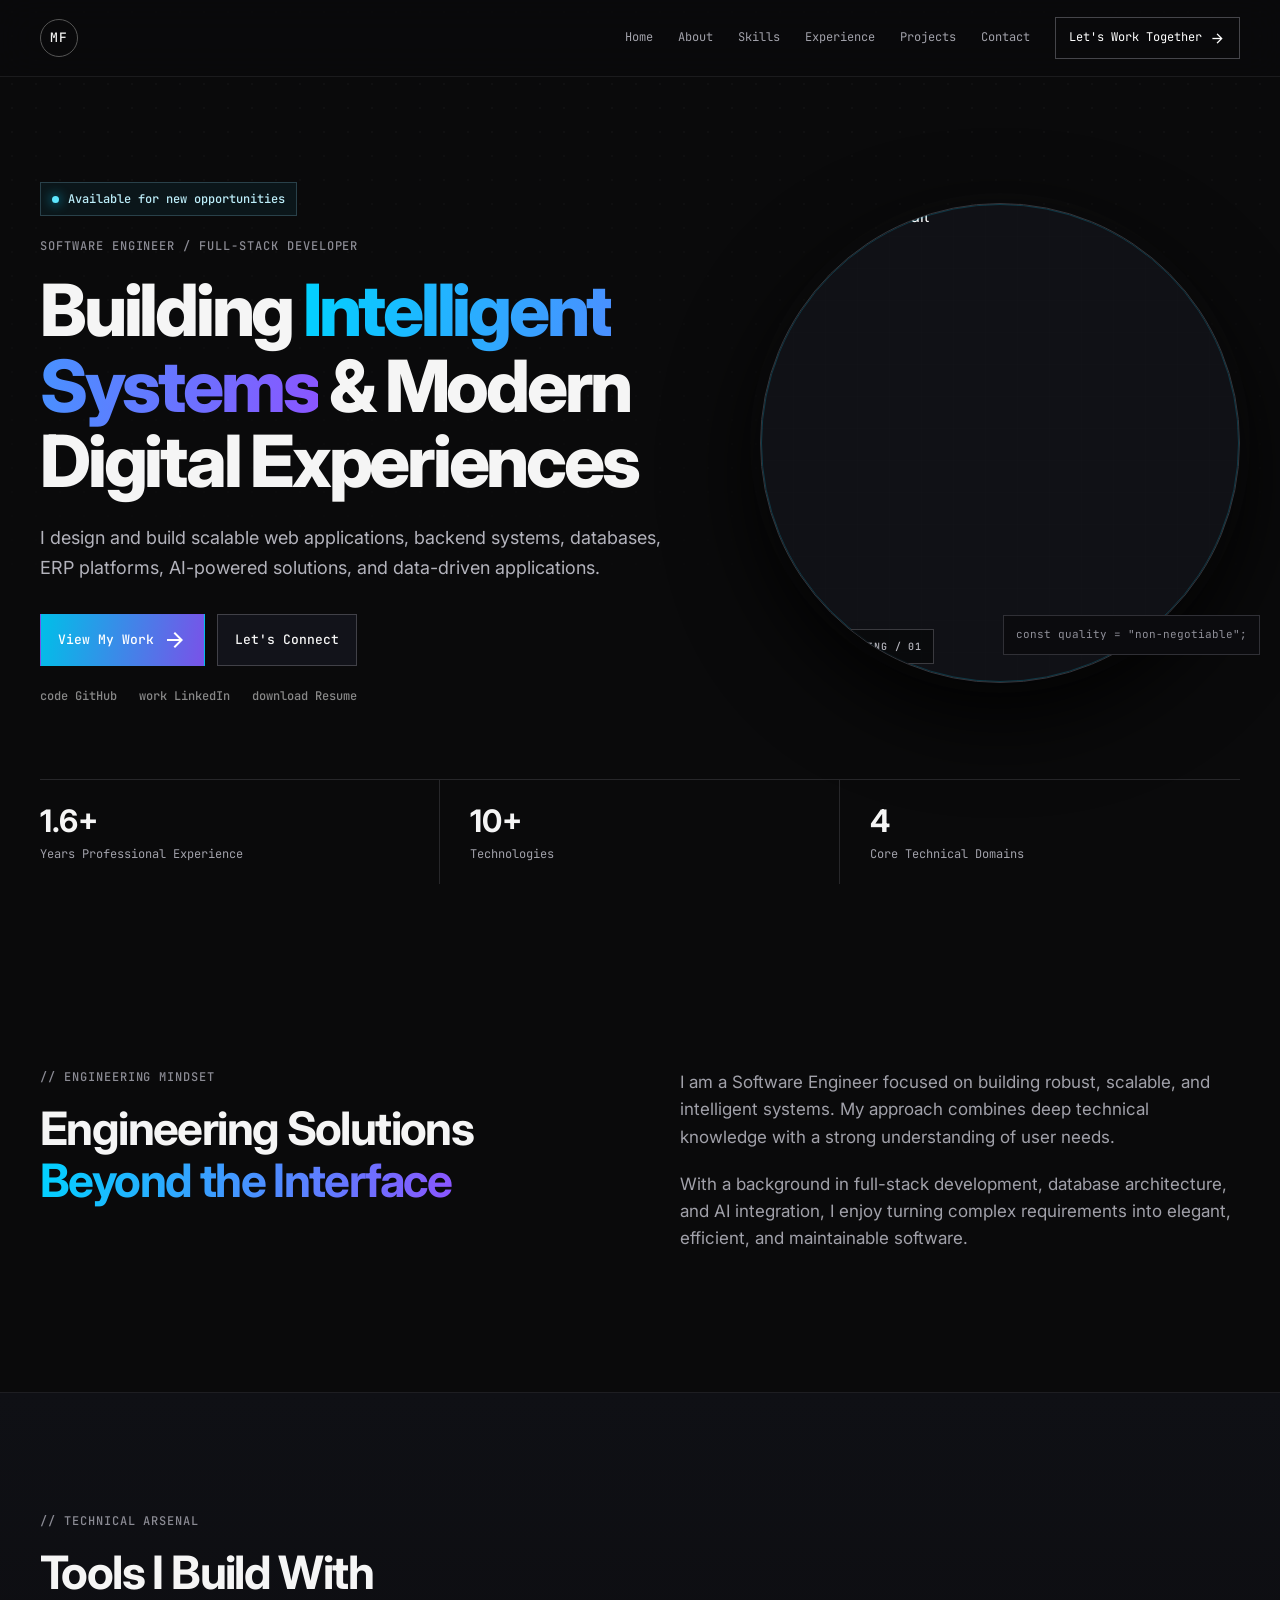
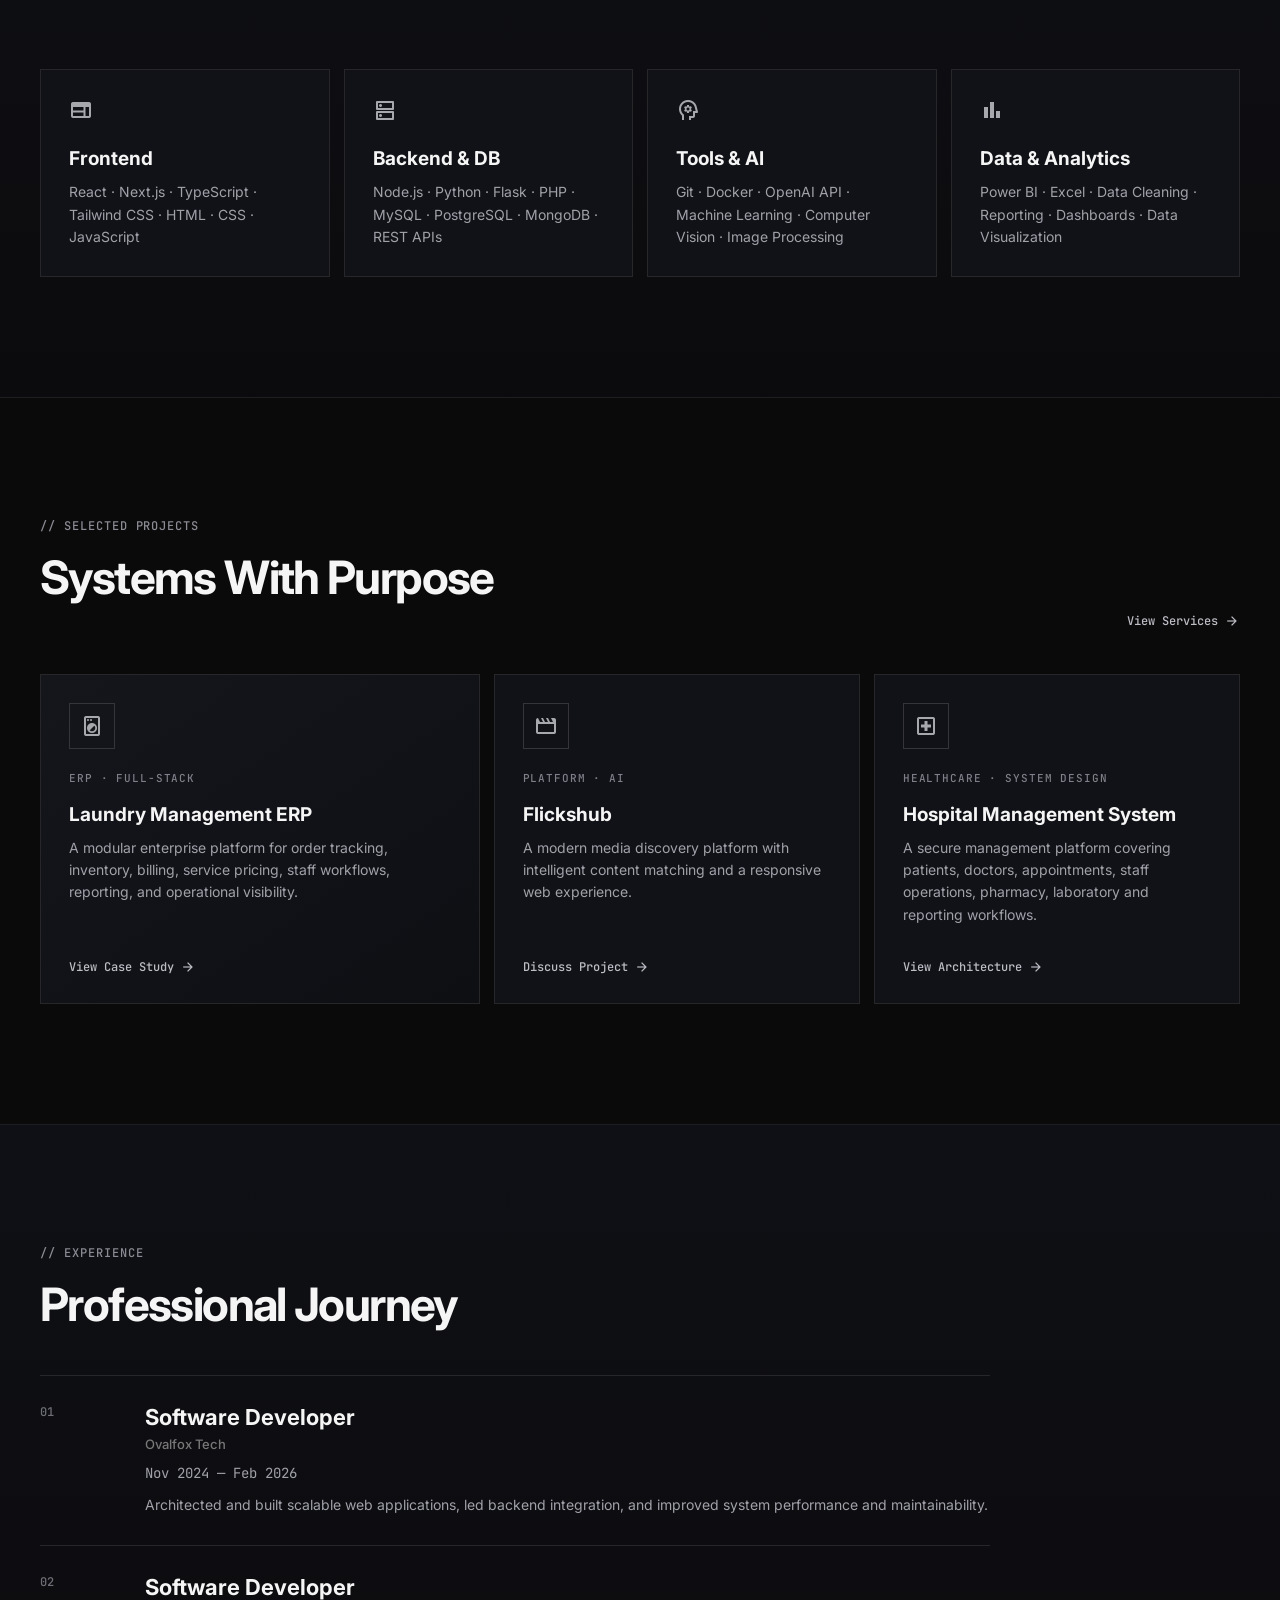
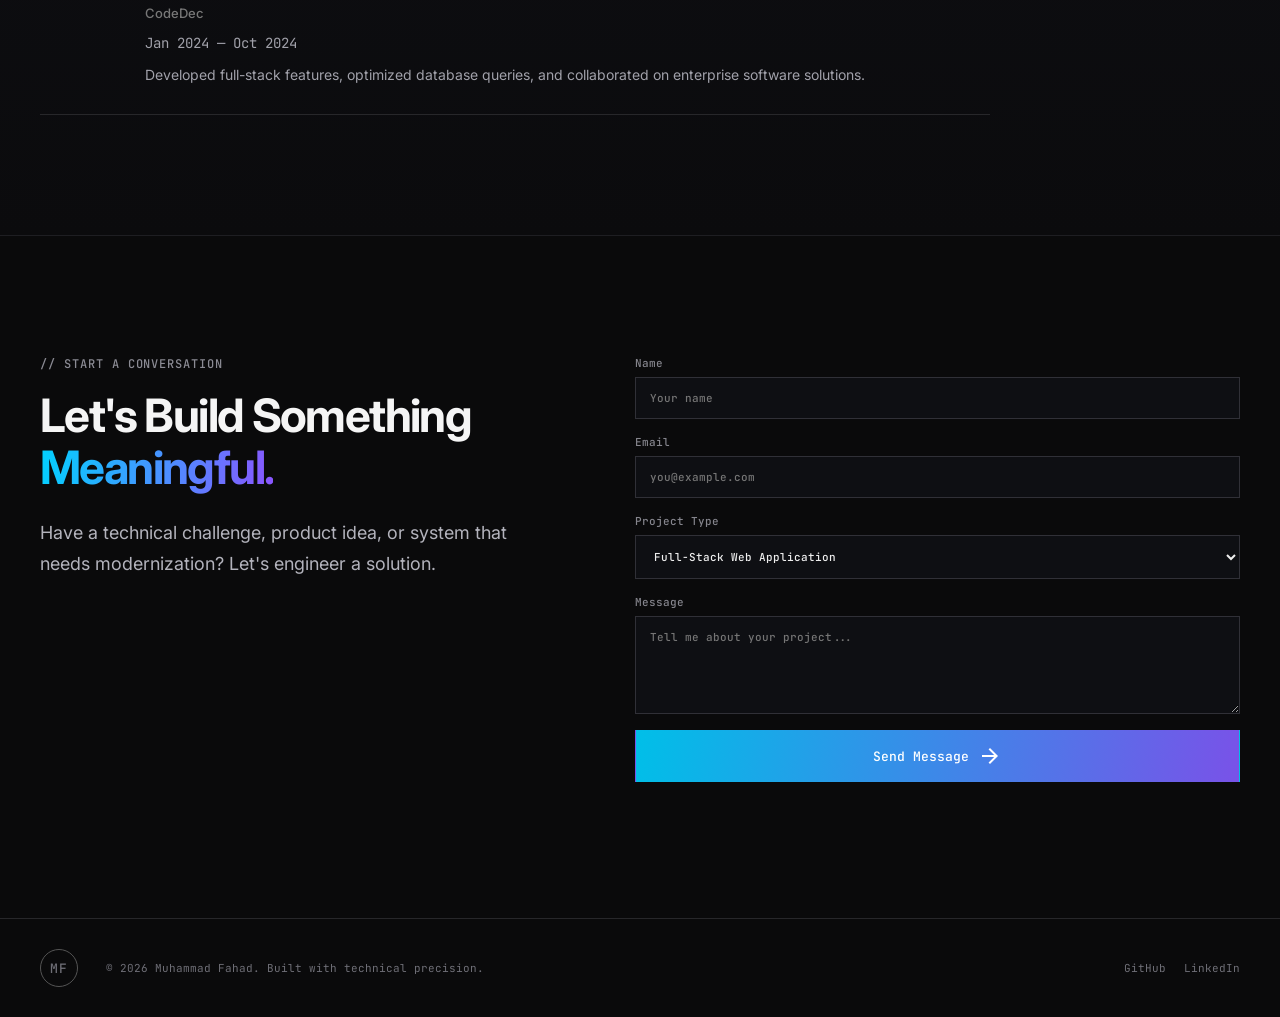
==== index.html @ 9f3decd2 "Add files via upload" ====
<!doctype html>
<html lang="en" class="dark">
<head>
  <meta charset="utf-8">
  <meta name="viewport" content="width=device-width, initial-scale=1">
  <meta name="description" content="Muhammad Fahad — Software Engineer & Full-Stack Developer. Scalable web applications, backend systems, databases, ERP platforms and AI-powered solutions.">
  <title>Muhammad Fahad | Software Engineer</title>
  <link rel="preconnect" href="https://fonts.googleapis.com">
  <link rel="preconnect" href="https://fonts.gstatic.com" crossorigin>
  <link href="https://fonts.googleapis.com/css2?family=Inter:wght@400;500;600;700;800&family=JetBrains+Mono:wght@400;500&family=Material+Symbols+Outlined:opsz,wght,FILL,GRAD@20..48,300..700,0..1,0..1&display=swap" rel="stylesheet">
  <link rel="stylesheet" href="styles.css">
</head>
<body>
  <div class="site-noise" aria-hidden="true"></div>
  <header class="header" id="top">
    <div class="container nav">
      <a class="brand" href="index.html" aria-label="Muhammad Fahad home"><span>MF</span></a>
      <button class="menu-toggle" aria-label="Open menu" aria-expanded="false"><span class="material-symbols-outlined">menu</span></button>
      <nav class="nav-links">
        <a href="#home">Home</a><a href="#about">About</a><a href="#skills">Skills</a>
        <a href="#experience">Experience</a><a href="#projects">Projects</a><a href="#contact">Contact</a>
        <a class="nav-cta" href="#contact">Let's Work Together <span class="material-symbols-outlined">arrow_forward</span></a>
      </nav>
    </div>
  </header>

  <main>
    <section class="hero section" id="home">
      <div class="container hero-grid">
        <div class="hero-copy reveal">
          <div class="availability"><span class="pulse"></span>Available for new opportunities</div>
          <p class="eyebrow">SOFTWARE ENGINEER / FULL-STACK DEVELOPER</p>
          <h1>Building <span class="gradient-text">Intelligent Systems</span> &amp; Modern Digital Experiences</h1>
          <p class="lead">I design and build scalable web applications, backend systems, databases, ERP platforms, AI-powered solutions, and data-driven applications.</p>
          <div class="hero-actions">
            <a class="btn btn-primary" href="#projects">View My Work <span class="material-symbols-outlined">arrow_forward</span></a>
            <a class="btn btn-secondary" href="#contact">Let's Connect</a>
          </div>
          <div class="social-row">
            <a href="https://github.com/FadiiiCh87" target="_blank" rel="noopener">code <span>GitHub</span></a>
            <a href="https://www.linkedin.com/in/muhammad-fahad-590486263" target="_blank" rel="noopener">work <span>LinkedIn</span></a>
            <a href="mailto:your-email@example.com">download <span>Resume</span></a>
          </div>
        </div>
        <div class="hero-visual reveal">
          <div class="portrait-frame">
            <div class="grid-overlay"></div>
            <img src="assets/profile.png" alt="Professional portrait">
            <div class="portrait-label"><span class="material-symbols-outlined">terminal</span> ENGINEERING / 01</div>
          </div>
          <div class="code-chip mono">const quality = "non-negotiable";</div>
        </div>
      </div>
      <div class="container metrics">
        <div><strong>1.6+</strong><span>Years Professional Experience</span></div>
        <div><strong>10+</strong><span>Technologies</span></div>
        <div><strong>4</strong><span>Core Technical Domains</span></div>
      </div>
    </section>

    <section class="section" id="about">
      <div class="container two-col">
        <div>
          <p class="eyebrow">// ENGINEERING MINDSET</p>
          <h2>Engineering Solutions <span class="gradient-text">Beyond the Interface</span></h2>
        </div>
        <div class="body-copy">
          <p>I am a Software Engineer focused on building robust, scalable, and intelligent systems. My approach combines deep technical knowledge with a strong understanding of user needs.</p>
          <p>With a background in full-stack development, database architecture, and AI integration, I enjoy turning complex requirements into elegant, efficient, and maintainable software.</p>
        </div>
      </div>
    </section>

    <section class="section section-alt" id="skills">
      <div class="container">
        <div class="section-head"><div><p class="eyebrow">// TECHNICAL ARSENAL</p><h2>Tools I Build With</h2></div></div>
        <div class="skill-groups">
          <article class="skill-card"><span class="material-symbols-outlined">web</span><h3>Frontend</h3><p>React · Next.js · TypeScript · Tailwind CSS · HTML · CSS · JavaScript</p></article>
          <article class="skill-card"><span class="material-symbols-outlined">dns</span><h3>Backend &amp; DB</h3><p>Node.js · Python · Flask · PHP · MySQL · PostgreSQL · MongoDB · REST APIs</p></article>
          <article class="skill-card"><span class="material-symbols-outlined">psychology</span><h3>Tools &amp; AI</h3><p>Git · Docker · OpenAI API · Machine Learning · Computer Vision · Image Processing</p></article>
          <article class="skill-card"><span class="material-symbols-outlined">bar_chart</span><h3>Data &amp; Analytics</h3><p>Power BI · Excel · Data Cleaning · Reporting · Dashboards · Data Visualization</p></article>
        </div>
      </div>
    </section>

    <section class="section" id="projects">
      <div class="container">
        <div class="section-head">
          <div><p class="eyebrow">// SELECTED PROJECTS</p><h2>Systems With Purpose</h2></div>
          <a class="text-link" href="services.html">View Services <span class="material-symbols-outlined">arrow_forward</span></a>
        </div>
        <div class="project-grid">
          <article class="project-card featured">
            <div class="project-icon"><span class="material-symbols-outlined">local_laundry_service</span></div>
            <div class="project-meta">ERP · FULL-STACK</div><h3>Laundry Management ERP</h3>
            <p>A modular enterprise platform for order tracking, inventory, billing, service pricing, staff workflows, reporting, and operational visibility.</p>
            <a href="laundry-erp.html" class="text-link">View Case Study <span class="material-symbols-outlined">arrow_forward</span></a>
          </article>
          <article class="project-card">
            <div class="project-icon"><span class="material-symbols-outlined">movie</span></div>
            <div class="project-meta">PLATFORM · AI</div><h3>Flickshub</h3>
            <p>A modern media discovery platform with intelligent content matching and a responsive web experience.</p>
            <a href="#contact" class="text-link">Discuss Project <span class="material-symbols-outlined">arrow_forward</span></a>
          </article>
          <article class="project-card">
            <div class="project-icon"><span class="material-symbols-outlined">local_hospital</span></div>
            <div class="project-meta">HEALTHCARE · SYSTEM DESIGN</div><h3>Hospital Management System</h3>
            <p>A secure management platform covering patients, doctors, appointments, staff operations, pharmacy, laboratory and reporting workflows.</p>
            <a href="#contact" class="text-link">View Architecture <span class="material-symbols-outlined">arrow_forward</span></a>
          </article>
        </div>
      </div>
    </section>

    <section class="section section-alt" id="experience">
      <div class="container">
        <p class="eyebrow">// EXPERIENCE</p><h2>Professional Journey</h2>
        <div class="timeline">
          <article><span class="timeline-no">01</span><div><h3>Software Developer <small>Ovalfox Tech</small></h3><p class="mono">Nov 2024 — Feb 2026</p><p>Architected and built scalable web applications, led backend integration, and improved system performance and maintainability.</p></div></article>
          <article><span class="timeline-no">02</span><div><h3>Software Developer <small>CodeDec</small></h3><p class="mono">Jan 2024 — Oct 2024</p><p>Developed full-stack features, optimized database queries, and collaborated on enterprise software solutions.</p></div></article>
        </div>
      </div>
    </section>

    <section class="section contact-section" id="contact">
      <div class="container contact-grid">
        <div><p class="eyebrow">// START A CONVERSATION</p><h2>Let's Build Something <span class="gradient-text">Meaningful.</span></h2><p class="lead">Have a technical challenge, product idea, or system that needs modernization? Let's engineer a solution.</p></div>
        <form class="contact-form" id="contactForm">
          <label>Name<input name="name" required placeholder="Your name"></label>
          <label>Email<input type="email" name="email" required placeholder="you@example.com"></label>
          <label>Project Type<select name="type"><option>Full-Stack Web Application</option><option>Backend Architecture</option><option>ERP System</option><option>AI / Data Solution</option><option>Other / Consultation</option></select></label>
          <label>Message<textarea name="message" required rows="5" placeholder="Tell me about your project..."></textarea></label>
          <button class="btn btn-primary" type="submit">Send Message <span class="material-symbols-outlined">arrow_forward</span></button>
          <p class="form-note" id="formNote"></p>
        </form>
      </div>
    </section>
  </main>

  <footer class="footer"><div class="container footer-inner"><a class="brand" href="#top"><span>MF</span></a><p>© 2026 Muhammad Fahad. Built with technical precision.</p><div><a href="https://github.com/FadiiiCh87" target="_blank" rel="noopener">GitHub</a><a href="https://www.linkedin.com/in/muhammad-fahad-590486263" target="_blank" rel="noopener">LinkedIn</a></div></div></footer>
  <script src="script.js"></script>
</body>
</html>
---- styles.css ----
:root{
  --bg:#0a0a0b;--surface:#12131a;--surface-2:#161618;--surface-3:#1e1f26;
  --text:#f5f5f5;--muted:#a1a1aa;--muted-2:#71717a;--border:#27272a;
  --cyan:#00d2ff;--violet:#8b55ff;--max:1200px;--gutter:24px;
}
*{box-sizing:border-box}html{scroll-behavior:smooth}body{margin:0;background:var(--bg);color:var(--text);font-family:Inter,system-ui,sans-serif;line-height:1.6}
body:before{content:"";position:fixed;inset:0;pointer-events:none;background-image:radial-gradient(#ffffff08 1px,transparent 1px);background-size:24px 24px;mask-image:linear-gradient(to bottom,#000,transparent 80%);z-index:-1}
a{color:inherit;text-decoration:none}button,input,select,textarea{font:inherit}.container{width:min(calc(100% - 48px),var(--max));margin:auto}
.header{position:sticky;top:0;z-index:50;background:#0a0a0be8;border-bottom:1px solid #27272a99;backdrop-filter:blur(18px)}
.nav{height:76px;display:flex;align-items:center;justify-content:space-between}.brand{font-family:"JetBrains Mono",monospace;font-weight:500;letter-spacing:.08em}.brand span{display:grid;place-items:center;width:38px;height:38px;border:1px solid #555;border-radius:50%;font-size:13px}
.nav-links{display:flex;align-items:center;gap:25px;font-family:"JetBrains Mono",monospace;font-size:12px;color:var(--muted)}.nav-links a:hover{color:#fff}.nav-cta{display:inline-flex;gap:7px;align-items:center;color:#fff;border:1px solid #45454a;padding:10px 13px}.nav-cta .material-symbols-outlined{font-size:17px}.menu-toggle{display:none;background:none;border:0;color:#fff}
.section{padding:120px 0}.section-alt{background:linear-gradient(180deg,#0f1015,#0b0b0d);border-top:1px solid #1e1e22;border-bottom:1px solid #1e1e22}
.hero{padding-top:105px;padding-bottom:65px;min-height:calc(100vh - 76px);display:flex;flex-direction:column;justify-content:center}.hero-grid{display:grid;grid-template-columns:1.12fr .88fr;gap:80px;align-items:center}.availability{display:inline-flex;gap:9px;align-items:center;border:1px solid #29414a;background:#0b161a;padding:8px 11px;color:#bdeefa;font:500 12px "JetBrains Mono",monospace;margin-bottom:22px}.pulse{width:7px;height:7px;border-radius:50%;background:#5ee7ff;box-shadow:0 0 12px #00d2ff;animation:pulse 1.8s infinite}@keyframes pulse{50%{opacity:.35}}
.eyebrow{font:500 12px "JetBrains Mono",monospace;letter-spacing:.08em;color:#8b8b94;text-transform:uppercase;margin:0 0 18px}.hero h1,.page-hero h1{font-size:clamp(44px,6vw,72px);line-height:1.05;letter-spacing:-.045em;margin:0 0 24px;font-weight:800;max-width:850px}.gradient-text{background:linear-gradient(100deg,var(--cyan),var(--violet));-webkit-background-clip:text;background-clip:text;color:transparent}.lead{font-size:18px;color:#b3b3bc;max-width:720px;line-height:1.7}.narrow{max-width:680px}.hero-actions{display:flex;gap:12px;margin:30px 0 22px;flex-wrap:wrap}.btn{display:inline-flex;align-items:center;justify-content:center;gap:9px;border:1px solid #414148;padding:13px 17px;font:500 13px "JetBrains Mono",monospace;cursor:pointer;transition:.25s}.btn:hover{transform:translateY(-2px);border-color:#777}.btn-primary{background:linear-gradient(100deg,#00bfe8,#7952e8);color:#fff;border-color:transparent}.btn-secondary{background:#12131a}.social-row{display:flex;gap:22px;color:#888;font:500 12px "JetBrains Mono",monospace}.social-row a{display:flex;gap:7px}.social-row a:hover{color:#fff}
.hero-visual{position:relative}.portrait-frame{position:relative;aspect-ratio:1/1;max-width:480px;margin-left:auto;overflow:hidden;border:1px solid #34343a;background:#101116;border-radius:50%;box-shadow:0 0 0 10px #ffffff02,0 30px 90px #000}.portrait-frame:after{content:"";position:absolute;inset:0;border:1px solid #00d2ff33;border-radius:50%;pointer-events:none}.portrait-frame img{width:100%;height:100%;object-fit:cover;object-position:center 20%;filter:saturate(.88) contrast(1.03)}.grid-overlay{position:absolute;inset:0;z-index:1;background-image:linear-gradient(#ffffff0c 1px,transparent 1px),linear-gradient(90deg,#ffffff0c 1px,transparent 1px);background-size:32px 32px;mix-blend-mode:overlay}.portrait-label{position:absolute;left:18px;bottom:18px;z-index:2;font:500 10px "JetBrains Mono";letter-spacing:.08em;background:#08090bcc;border:1px solid #3a3a3f;padding:9px 11px;color:#b7b7bf;display:flex;align-items:center;gap:7px}.portrait-label .material-symbols-outlined{font-size:15px}.code-chip{position:absolute;right:-20px;bottom:28px;padding:10px 12px;background:#0b0b0e;border:1px solid #303036;color:#8f8f98;font-size:11px;z-index:3}.mono{font-family:"JetBrains Mono",monospace}.metrics{display:grid;grid-template-columns:repeat(3,1fr);border-top:1px solid var(--border);margin-top:75px}.metrics div{padding:22px 0;border-right:1px solid var(--border);display:flex;flex-direction:column}.metrics div:not(:first-child){padding-left:30px}.metrics div:last-child{border-right:0}.metrics strong{font-size:31px;line-height:1.2}.metrics span{color:var(--muted);font:12px "JetBrains Mono";margin-top:7px}
.two-col{display:grid;grid-template-columns:1fr 1fr;gap:80px;align-items:start}h2{font-size:clamp(32px,4vw,46px);line-height:1.12;letter-spacing:-.035em;margin:0 0 25px}h3{line-height:1.25}.body-copy{color:var(--muted);font-size:17px}.body-copy p{margin:0 0 20px}
.section-head{display:flex;justify-content:space-between;align-items:end;gap:30px;margin-bottom:45px}.text-link{display:inline-flex;align-items:center;gap:6px;font:500 12px "JetBrains Mono";color:#bdbdc5}.text-link:hover{color:#fff}.text-link .material-symbols-outlined{font-size:16px}.skill-groups{display:grid;grid-template-columns:repeat(4,1fr);gap:14px}.skill-card,.service-card,.project-card,.solution-card,.capability-grid>div{border:1px solid var(--border);background:#111217;padding:28px;transition:.25s}.skill-card:hover,.service-card:hover,.project-card:hover,.solution-card:hover,.capability-grid>div:hover{border-color:#44444a;transform:translateY(-3px)}.skill-card .material-symbols-outlined,.service-card>.material-symbols-outlined,.project-icon,.solution-card>.material-symbols-outlined,.capability-grid .material-symbols-outlined{color:#a7a7ae}.skill-card h3,.service-card h3,.project-card h3,.solution-card h3,.capability-grid h3{margin:18px 0 10px;font-size:19px}.skill-card p,.service-card p,.project-card p,.solution-card p,.capability-grid p{color:var(--muted);margin:0;font-size:14px}
.project-grid{display:grid;grid-template-columns:1.2fr 1fr 1fr;gap:14px}.project-card{min-height:330px;display:flex;flex-direction:column}.project-card.featured{background:linear-gradient(145deg,#15161c,#0e0f13)}.project-card .text-link{margin-top:auto}.project-icon{width:46px;height:46px;display:grid;place-items:center;border:1px solid #34343a;margin-bottom:22px}.project-meta{font:500 11px "JetBrains Mono";color:#7f7f89;letter-spacing:.08em}
.timeline{margin-top:45px;max-width:950px}.timeline article{display:grid;grid-template-columns:75px 1fr;gap:30px;padding:28px 0;border-top:1px solid var(--border)}.timeline article:last-child{border-bottom:1px solid var(--border)}.timeline-no{font:500 12px "JetBrains Mono";color:#6f6f77}.timeline h3{font-size:22px;margin:0 0 7px}.timeline h3 small{font-weight:500;color:#777;display:block;font-size:13px;margin-top:4px}.timeline p{color:var(--muted);margin:10px 0 0;font-size:14px}
.contact-grid{display:grid;grid-template-columns:.9fr 1.1fr;gap:100px}.contact-form{display:grid;gap:16px}.contact-form label{font:500 11px "JetBrains Mono";color:#85858d;display:grid;gap:7px}.contact-form input,.contact-form select,.contact-form textarea{width:100%;background:#0e0f13;border:1px solid #303037;color:#eee;padding:13px 14px;outline:none;border-radius:0}.contact-form input:focus,.contact-form select:focus,.contact-form textarea:focus{border-color:#6b55bd}.contact-form textarea{resize:vertical}.form-note{font:12px "JetBrains Mono";color:#8f8f98;margin:0}.footer{border-top:1px solid var(--border);padding:30px 0}.footer-inner{display:flex;align-items:center;gap:28px;color:#6f6f77;font:11px "JetBrains Mono"}.footer-inner p{flex:1;margin:0}.footer-inner>div{display:flex;gap:18px}.footer-inner a:hover{color:#fff}
.page-hero{padding-bottom:70px}.service-grid{display:grid;grid-template-columns:repeat(3,1fr);gap:14px}.service-card{min-height:230px}.service-card>.material-symbols-outlined{font-size:30px}.process-grid{display:grid;grid-template-columns:repeat(5,1fr);gap:1px;background:var(--border);margin-top:45px}.process-grid>div{background:#0e0f13;padding:25px;min-height:190px}.process-grid b{font:500 12px "JetBrains Mono";color:#6d6d76}.process-grid h3{margin:28px 0 8px}.process-grid p{color:var(--muted);font-size:13px}.contact-banner{border-top:1px solid var(--border);text-align:center}.contact-banner .container{display:flex;flex-direction:column;align-items:center}.contact-banner h2{max-width:800px}.case-title{display:flex;align-items:flex-start;gap:24px}.case-icon{font-size:44px;border:1px solid #37373d;padding:14px;color:#bbb}.case-copy{align-items:center}.problem{display:flex;gap:15px;align-items:flex-start;border-top:1px solid var(--border);padding:18px 0}.problem .material-symbols-outlined{color:#888}.problem p{margin:0;color:#aaa;font-size:15px}.solution-grid{display:grid;grid-template-columns:repeat(4,1fr);gap:14px;margin-top:45px}.solution-card{min-height:230px}.architecture{display:grid;grid-template-columns:1fr 1fr;gap:80px;align-items:center}.stack-list{display:flex;flex-wrap:wrap;gap:10px}.stack-list span{border:1px solid #34343a;padding:10px 12px;background:#111217;font:500 12px "JetBrains Mono";color:#aaa}.capability-grid{display:grid;grid-template-columns:repeat(2,1fr);gap:14px}.capability-grid>div{min-height:240px}.capability-grid b{display:block;margin-top:18px;color:#888;font:500 11px "JetBrains Mono"}.education{border-left:1px solid #414149;padding-left:28px;color:var(--muted)}.education h3{color:#fff;font-size:24px;margin-top:0}.education ul{padding-left:20px;line-height:2.2}
.reveal{animation:rise .7s ease both}@keyframes rise{from{opacity:0;transform:translateY(15px)}to{opacity:1;transform:none}}
@media(max-width:1000px){.nav-links{gap:14px}.hero-grid{gap:45px}.skill-groups{grid-template-columns:repeat(2,1fr)}.project-grid{grid-template-columns:1fr 1fr}.project-card.featured{grid-column:span 2}.service-grid{grid-template-columns:repeat(2,1fr)}.solution-grid{grid-template-columns:repeat(2,1fr)}.process-grid{grid-template-columns:repeat(3,1fr)}.architecture{grid-template-columns:1fr;gap:35px}}
@media(max-width:760px){.container{width:min(calc(100% - 32px),var(--max))}.section{padding:72px 0}.nav{height:68px}.menu-toggle{display:block}.nav-links{display:none;position:absolute;top:68px;left:0;right:0;background:#0b0b0eeF;border-bottom:1px solid var(--border);padding:18px 16px;flex-direction:column;align-items:stretch}.nav-links.open{display:flex}.nav-links a{padding:10px}.nav-cta{justify-content:center}.hero{padding-top:70px}.hero-grid,.two-col,.contact-grid{grid-template-columns:1fr;gap:48px}.hero h1,.page-hero h1{font-size:43px}.hero-visual{order:-1}.portrait-frame{width:min(82vw,390px);margin:auto}.code-chip{right:0}.metrics{margin-top:55px;grid-template-columns:1fr}.metrics div,.metrics div:not(:first-child){padding:16px 0;border-right:0;border-bottom:1px solid var(--border)}.metrics div:last-child{border-bottom:0}.project-grid,.service-grid,.solution-grid,.capability-grid{grid-template-columns:1fr}.project-card.featured{grid-column:auto}.process-grid{grid-template-columns:1fr}.process-grid>div{min-height:0}.case-title{flex-direction:column}.case-icon{font-size:30px}.section-head{align-items:flex-start;flex-direction:column}.footer-inner{flex-wrap:wrap}.footer-inner p{flex-basis:100%;order:3}.footer-inner>div{margin-left:auto}}
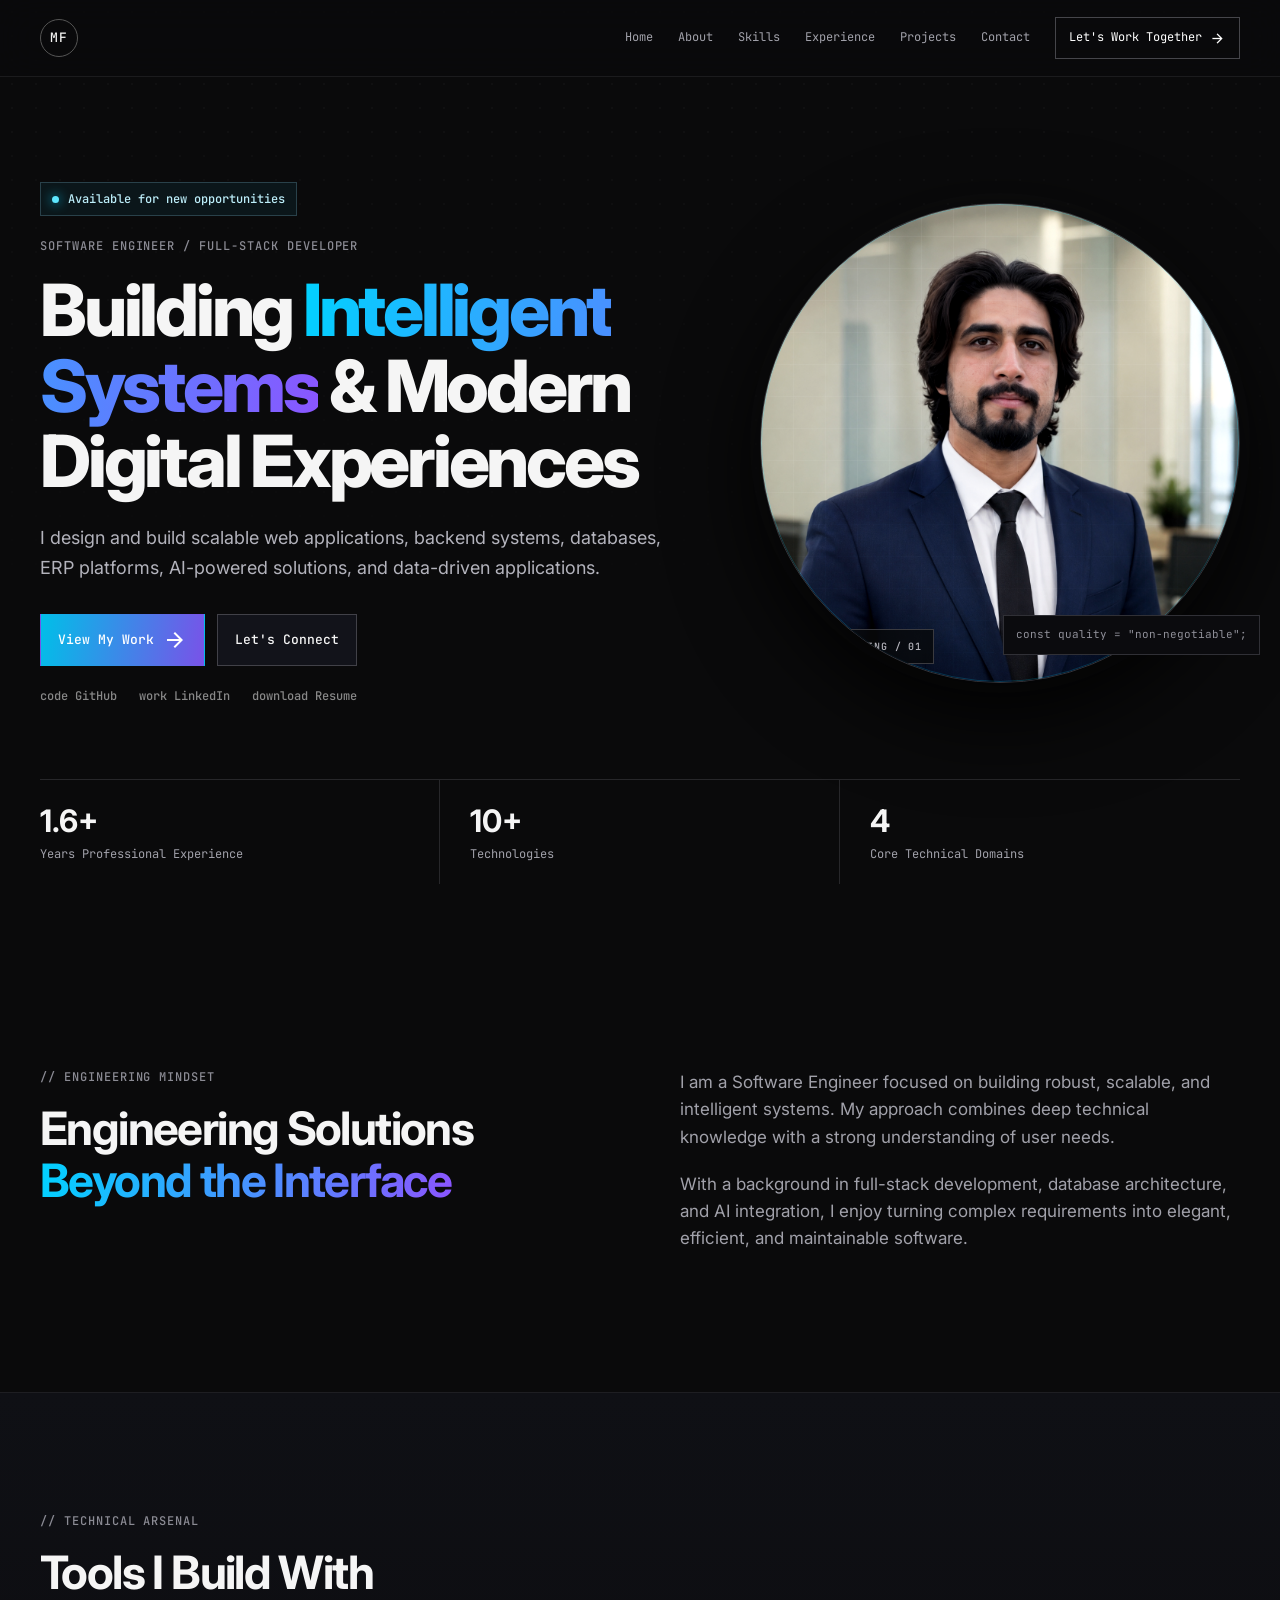
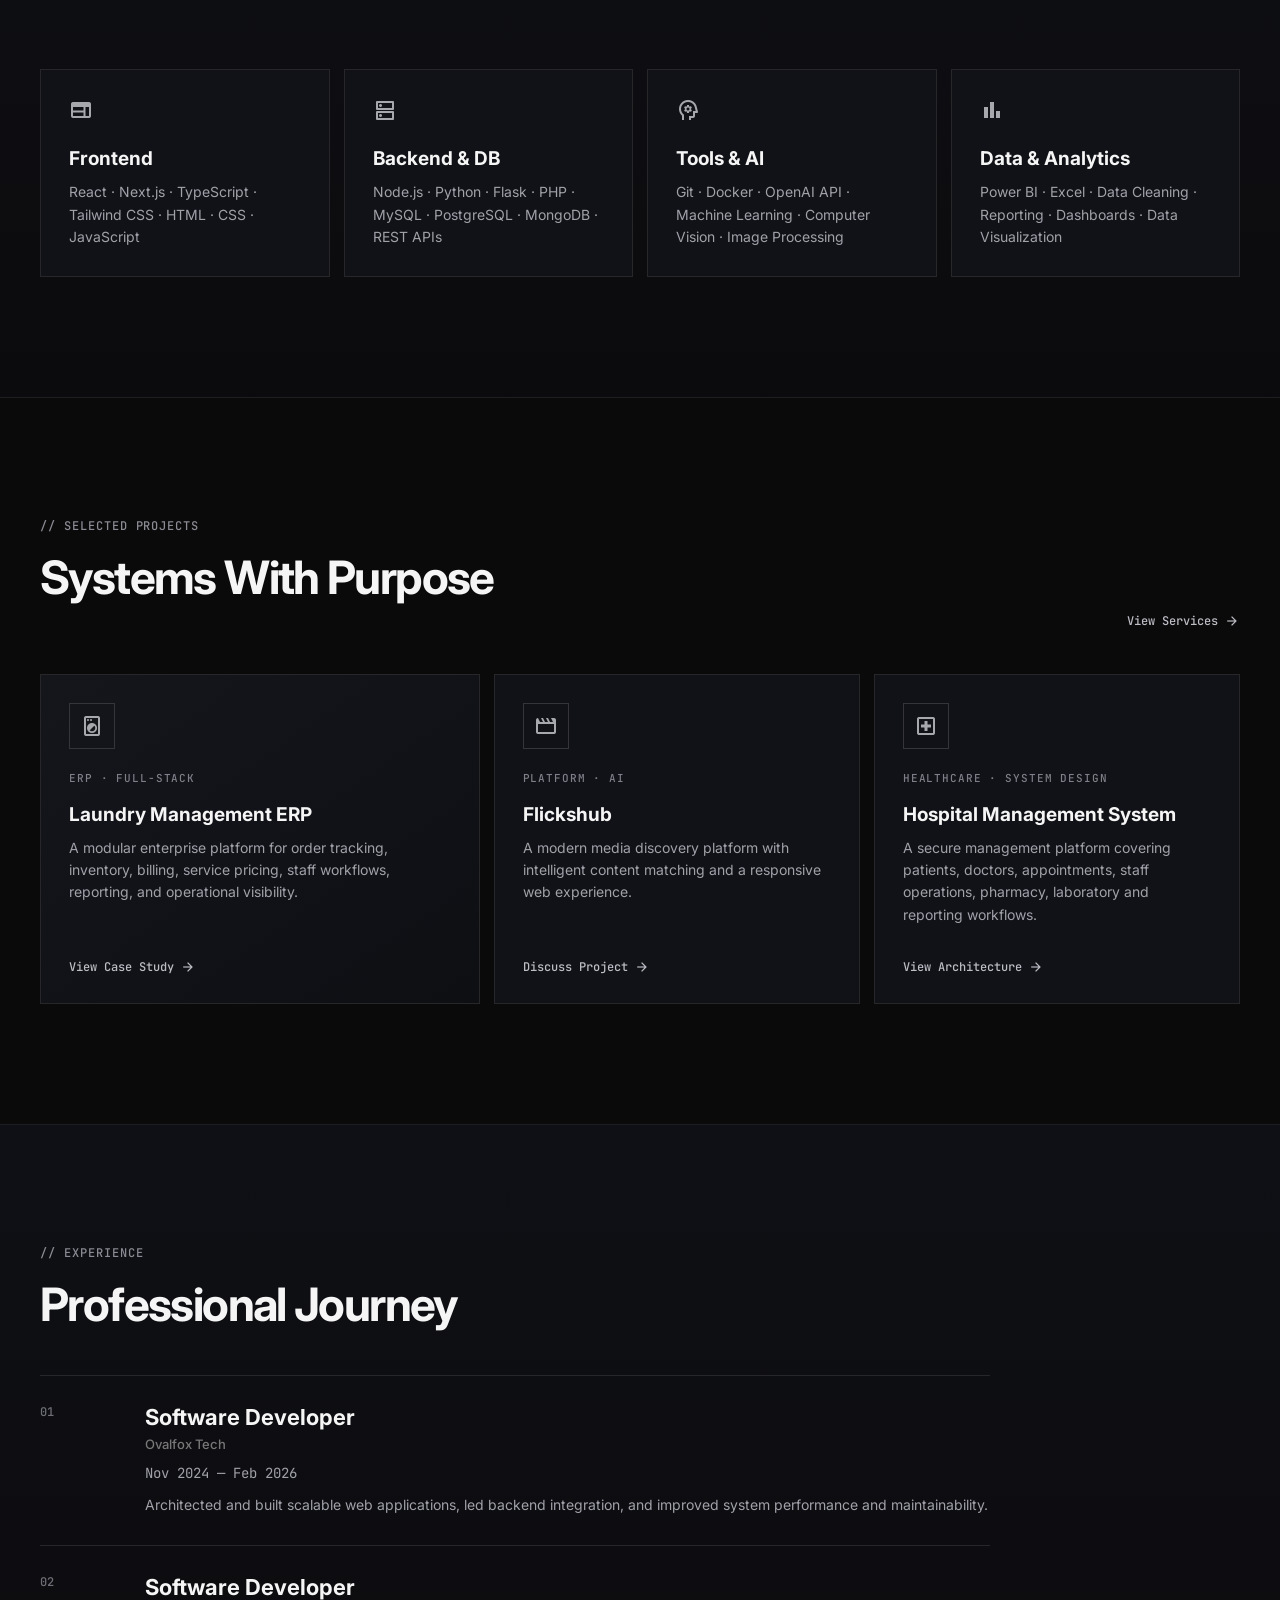
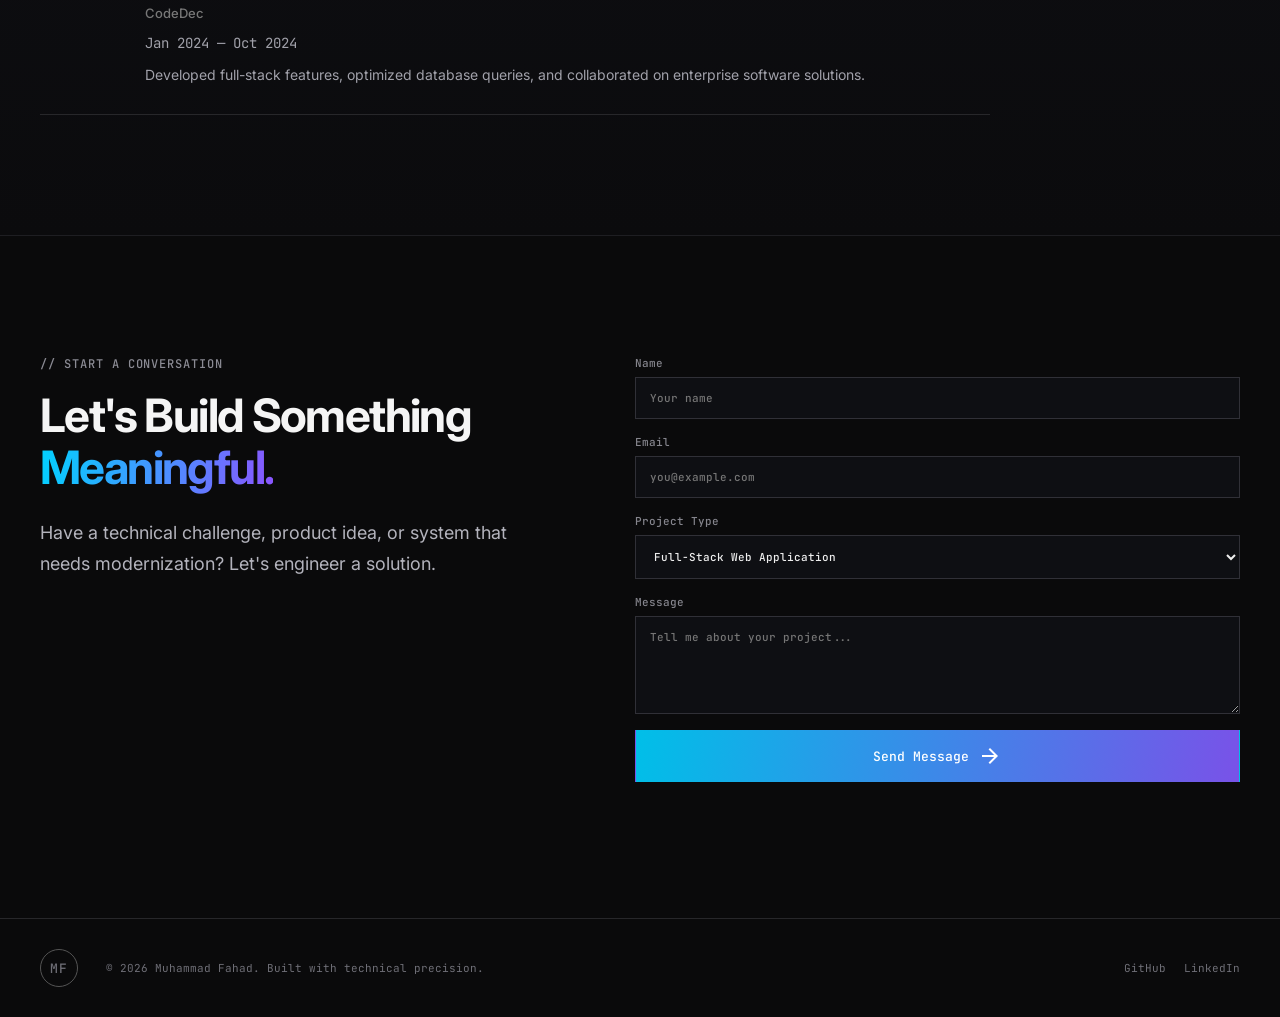
==== commit 25251424: "Update image source path in index.html" ====
--- a/index.html
+++ b/index.html
@@ -45,7 +45,7 @@
         <div class="hero-visual reveal">
           <div class="portrait-frame">
             <div class="grid-overlay"></div>
-            <img src="assets/profile.png" alt="Professional portrait">
+            <img src="profile.png" alt="Professional portrait">
             <div class="portrait-label"><span class="material-symbols-outlined">terminal</span> ENGINEERING / 01</div>
           </div>
           <div class="code-chip mono">const quality = "non-negotiable";</div>
@@ -140,4 +140,4 @@
   <footer class="footer"><div class="container footer-inner"><a class="brand" href="#top"><span>MF</span></a><p>© 2026 Muhammad Fahad. Built with technical precision.</p><div><a href="https://github.com/FadiiiCh87" target="_blank" rel="noopener">GitHub</a><a href="https://www.linkedin.com/in/muhammad-fahad-590486263" target="_blank" rel="noopener">LinkedIn</a></div></div></footer>
   <script src="script.js"></script>
 </body>
-</html>+</html>
